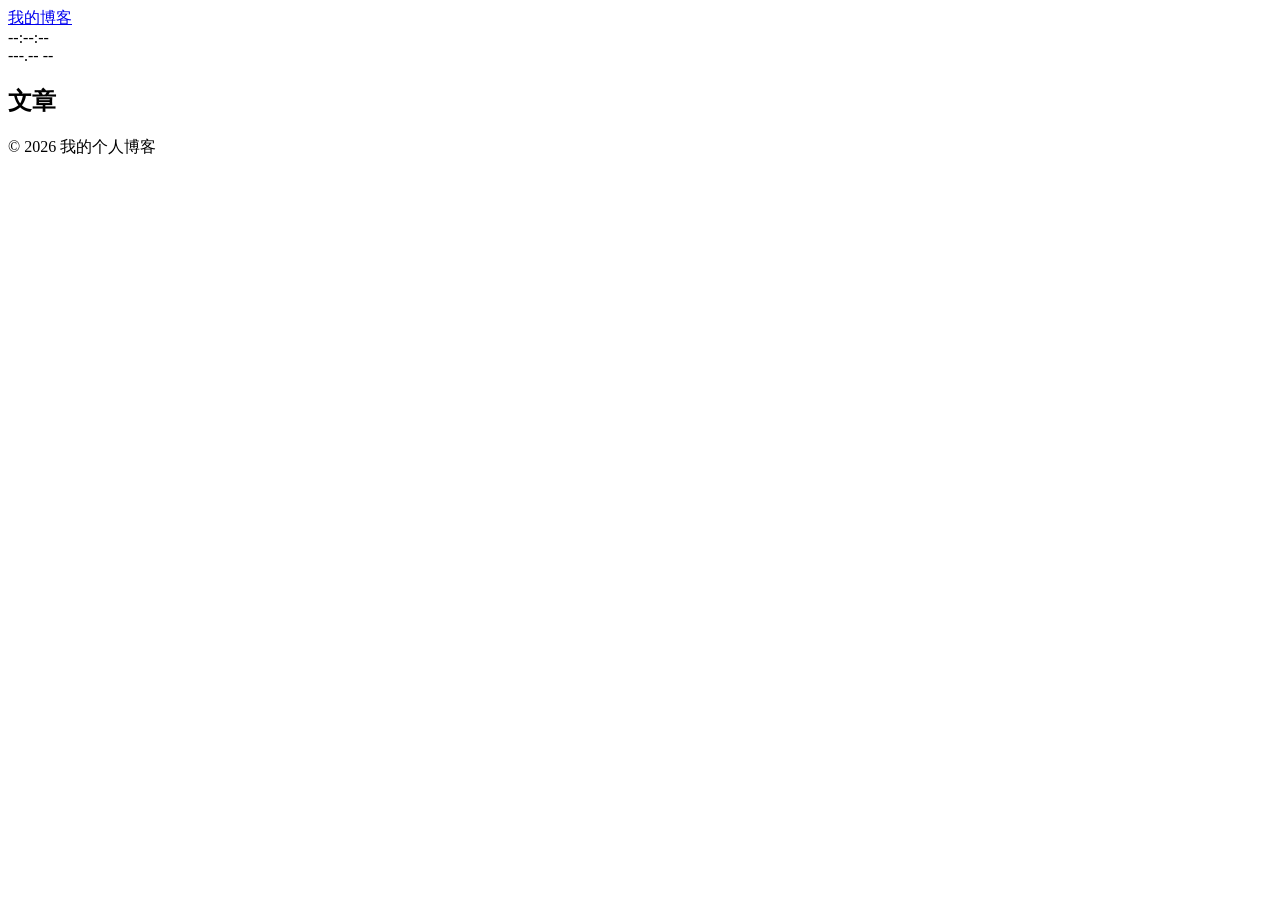
==== index.html @ 929bfbb0 "Add files via upload" ====
<!DOCTYPE html>
<html lang="zh-CN">
<head>
    <meta charset="UTF-8">
    <meta name="viewport" content="width=device-width, initial-scale=1.0">
    <title>我的个人博客</title>
    <link rel="stylesheet" href="style.css">
</head>
<body>
    <!-- 🆕 背景虚化层 -->
    <div id="bg-blur"></div>

    <header>
        <div class="container nav">
            <a href="#" class="logo" id="homeLink">我的博客</a>
        </div>
    </header>

    <div class="container" id="app">
        <div id="homeView">
            <div class="time-display">
                <div class="time" id="currentTime">--:--:--</div>
                <div class="date" id="currentDate">---.-- --</div>
            </div>
            <div class="article-section">
                <h2>文章</h2>
                <div class="article-list" id="articleList"></div>
            </div>
        </div>

        <div id="detailView" style="display:none;">
            <div class="article-detail" id="articleDetail">
                <button id="backBtn" class="back-btn">← 返回</button>
                <h1 id="detailTitle"></h1>
                <div class="detail-image" id="detailImage"></div>
                <div class="info" id="detailMeta"></div>
                <div class="content" id="detailContent"></div>
            </div>
        </div>
    </div>

    <footer>
        <div class="container">
            <p>© 2026 我的个人博客</p>
        </div>
    </footer>

    <script src="data.js"></script>
    <script src="script.js"></script>
</body>
</html>
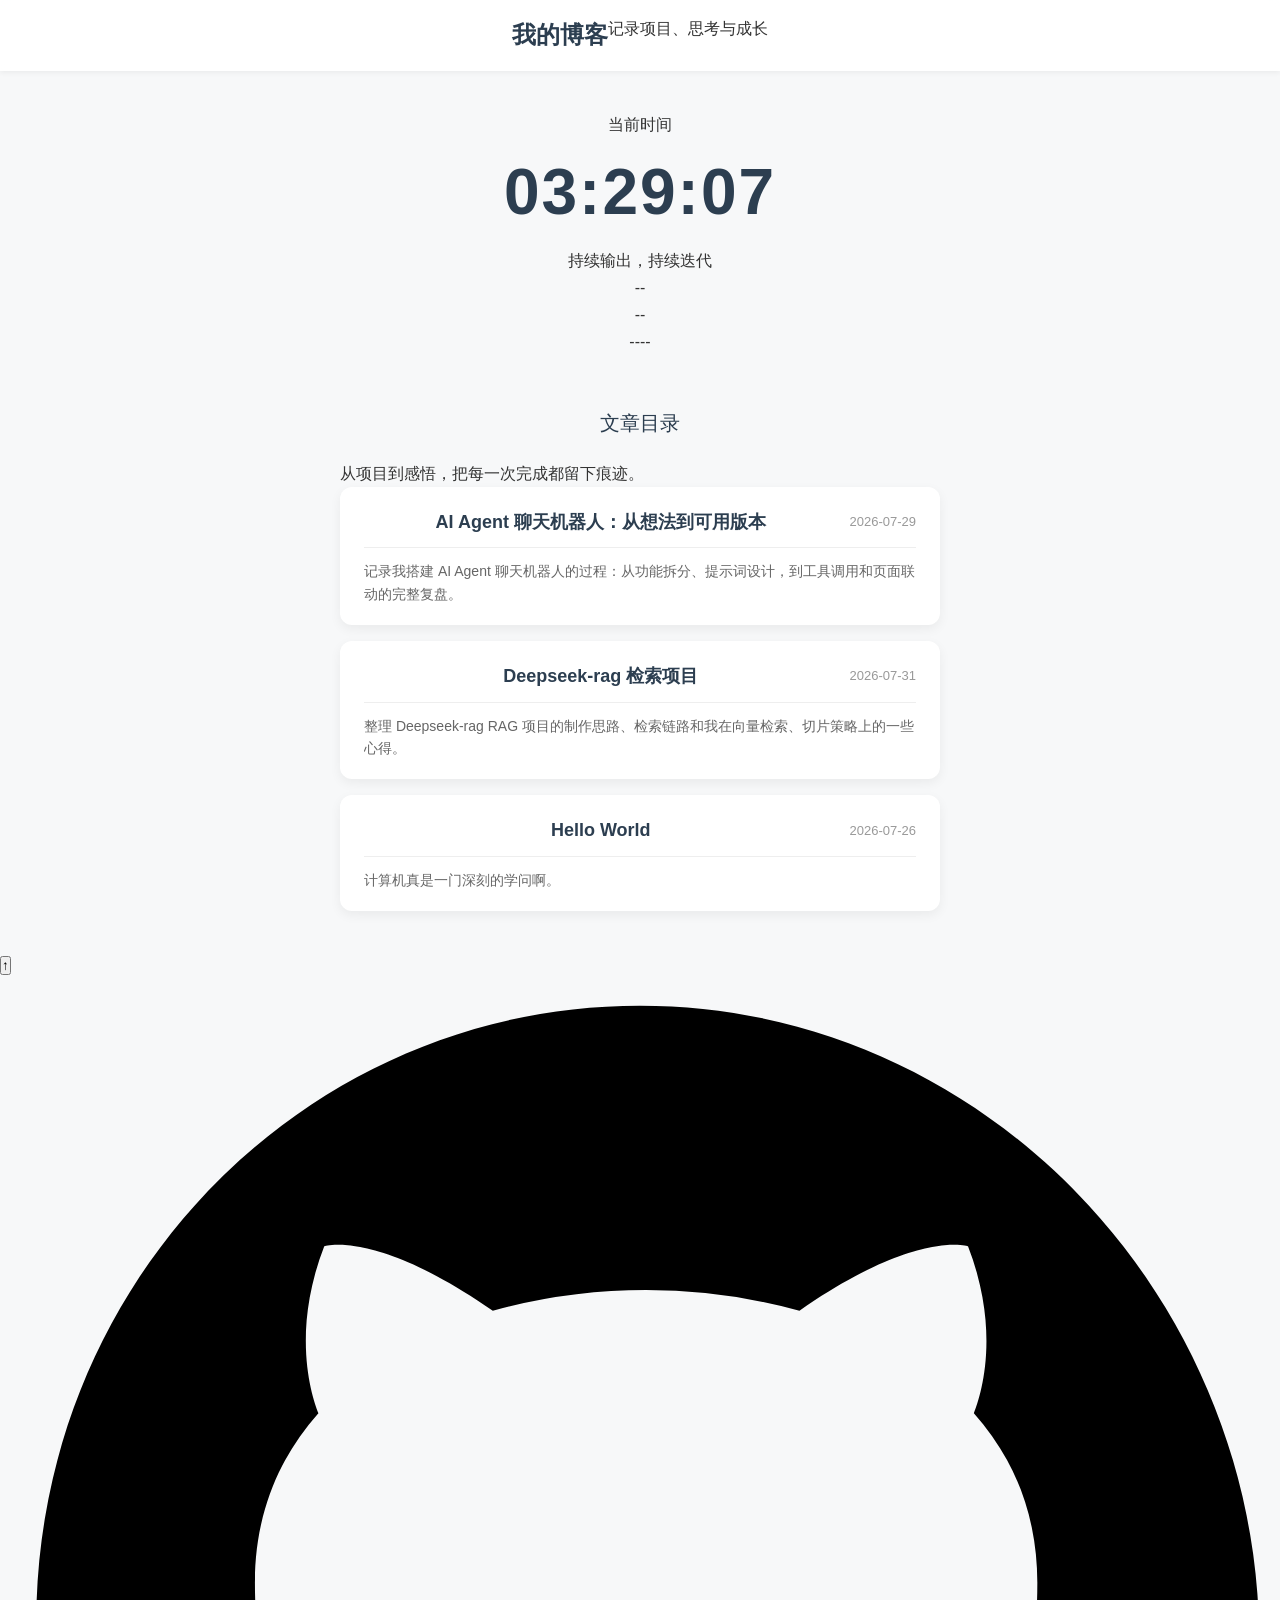
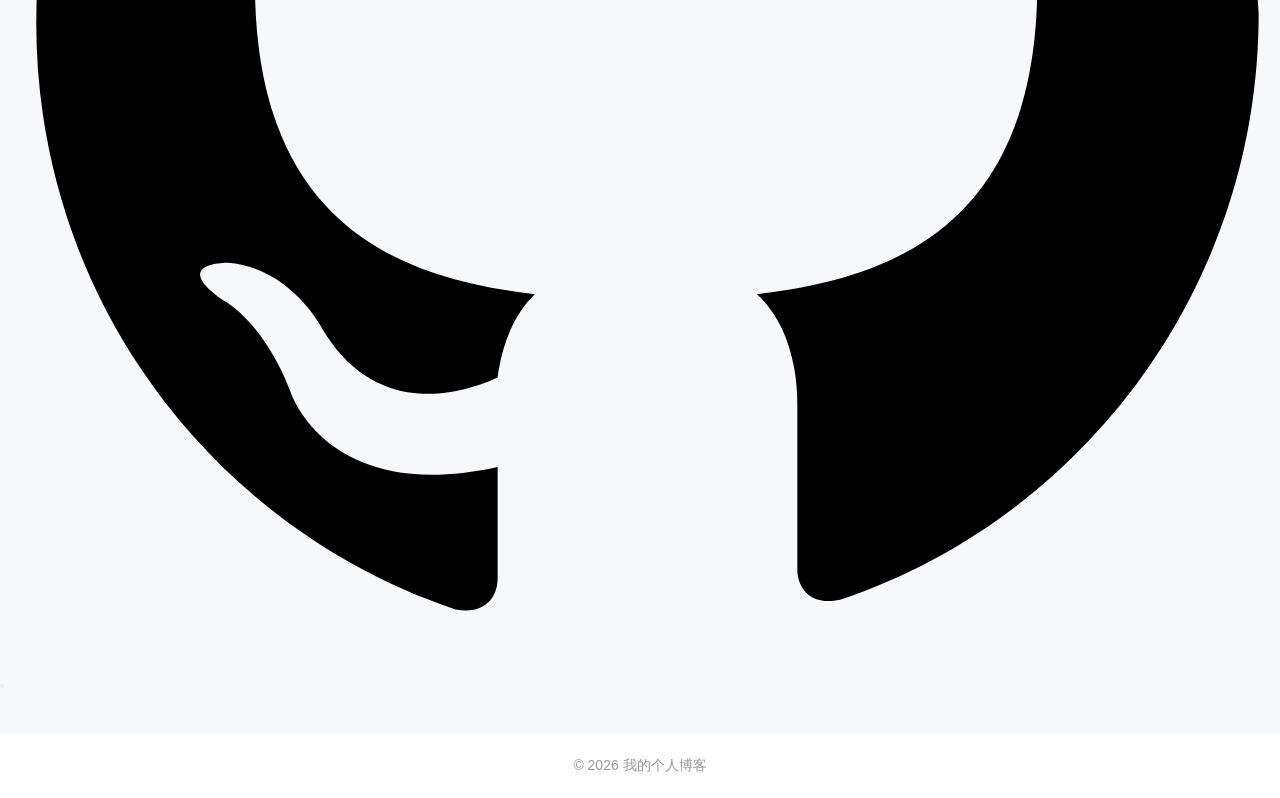
==== commit 0baba41d: "Update index.html" ====
--- a/index.html
+++ b/index.html
@@ -7,37 +7,74 @@
     <link rel="stylesheet" href="style.css">
 </head>
 <body>
-    <!-- 🆕 背景虚化层 -->
     <div id="bg-blur"></div>
 
     <header>
         <div class="container nav">
             <a href="#" class="logo" id="homeLink">我的博客</a>
+            <span class="nav-subtitle">记录项目、思考与成长</span>
         </div>
     </header>
 
-    <div class="container" id="app">
-        <div id="homeView">
-            <div class="time-display">
-                <div class="time" id="currentTime">--:--:--</div>
-                <div class="date" id="currentDate">---.-- --</div>
-            </div>
-            <div class="article-section">
-                <h2>文章</h2>
-                <div class="article-list" id="articleList"></div>
-            </div>
-        </div>
+    <main class="container" id="app">
+        <section id="homeView">
+            <section class="hero-cards">
+                <article class="time-display">
+                    <div class="clock-panel">
+                        <div class="clock-side">
+                            <div class="time-label">当前时间</div>
+                            <div class="time" id="currentTime">--:--:--</div>
+                            <div class="time-caption">持续输出，持续迭代</div>
+                        </div>
+                        <div class="calendar-side">
+                            <div class="calendar-month" id="currentMonth">--</div>
+                            <div class="calendar-day" id="currentDay">--</div>
+                            <div class="calendar-year" id="currentYear">----</div>
+                        </div>
+                    </div>
+                </article>
+            </section>
 
-        <div id="detailView" style="display:none;">
-            <div class="article-detail" id="articleDetail">
+            <section class="content-grid">
+                <section class="article-section">
+                    <div class="section-header">
+                        <h2>文章目录</h2>
+                        <p>从项目到感悟，把每一次完成都留下痕迹。</p>
+                    </div>
+                    <div class="article-list article-list-vertical" id="articleList"></div>
+                </section>
+            </section>
+
+        </section>
+
+        <section id="detailView" style="display:none;">
+            <article class="article-detail" id="articleDetail">
                 <button id="backBtn" class="back-btn">← 返回</button>
                 <h1 id="detailTitle"></h1>
                 <div class="detail-image" id="detailImage"></div>
                 <div class="info" id="detailMeta"></div>
                 <div class="content" id="detailContent"></div>
-            </div>
-        </div>
-    </div>
+            </article>
+        </section>
+    </main>
+
+    <aside class="side-toolbar" aria-label="Quick actions">
+        <button id="backToTop" class="toolbar-btn back-to-top" type="button" aria-label="Back to top">↑</button>
+        <a class="toolbar-btn" href="https://github.com/mir-738" target="_blank" rel="noreferrer" aria-label="Open GitHub">
+            <svg viewBox="0 0 24 24" aria-hidden="true">
+                <path d="M12 .5C5.73.5.68 5.67.68 12.08c0 5.12 3.29 9.46 7.86 10.99.58.11.79-.26.79-.57v-2.1c-3.2.71-3.88-1.4-3.88-1.4-.52-1.36-1.26-1.72-1.26-1.72-1.03-.72.08-.71.08-.71 1.14.08 1.74 1.18 1.74 1.18 1.02 1.79 2.67 1.27 3.32.97.1-.76.39-1.27.7-1.56-2.56-.3-5.25-1.31-5.25-5.84 0-1.29.45-2.35 1.19-3.18-.12-.3-.52-1.5.11-3.13 0 0 .97-.32 3.16 1.21a10.86 10.86 0 0 1 5.75 0c2.19-1.53 3.16-1.21 3.16-1.21.63 1.63.23 2.83.11 3.13.74.83 1.19 1.89 1.19 3.18 0 4.54-2.69 5.54-5.26 5.84.4.35.76 1.03.76 2.08v3.08c0 .31.21.69.8.57 4.56-1.53 7.85-5.87 7.85-10.99C23.32 5.67 18.27.5 12 .5z"></path>
+            </svg>
+        </a>
+        <button class="toolbar-btn music-toggle" id="musicToggle" type="button" aria-label="Play music">
+            <span class="disc" id="musicDisc" aria-hidden="true">
+                <span class="disc-hole"></span>
+            </span>
+        </button>
+    </aside>
+
+    <audio id="musicPlayer" preload="none" hidden>
+        <source id="musicSource" src="music.mp3" type="audio/mpeg">
+    </audio>
 
     <footer>
         <div class="container">
@@ -48,4 +85,4 @@
     <script src="data.js"></script>
     <script src="script.js"></script>
 </body>
-</html>+</html>
--- a/style.css
+++ b/style.css
@@ -0,0 +1,262 @@
+* {
+    margin: 0;
+    padding: 0;
+    box-sizing: border-box;
+    font-family: "Microsoft YaHei", sans-serif;
+}
+body {
+    background: #f7f8f9;
+    color: #333;
+    line-height: 1.7;
+    position: relative;
+    min-height: 100vh;
+}
+
+#bg-blur {
+    position: fixed;
+    top: 0;
+    left: 0;
+    width: 100vw;
+    height: 100vh;
+    z-index: -1;
+    background-size: cover;
+    background-position: center;
+    background-repeat: no-repeat;
+    filter: blur(10px);
+    transform: scale(1.05);
+    opacity: 0;
+    transition: opacity 0.5s ease;
+}
+#bg-blur.show {
+    opacity: 1;
+}
+
+.container {
+    width: 90%;
+    max-width: 1000px;
+    margin: 0 auto;
+    padding: 0 15px;
+}
+
+header {
+    background: rgba(255,255,255,0.9);
+    -webkit-backdrop-filter: blur(5px);   /* 🆕 Safari 前缀 */
+    backdrop-filter: blur(5px);
+    box-shadow: 0 2px 5px rgba(0,0,0,0.05);
+    padding: 15px 0;
+    position: sticky;
+    top: 0;
+    z-index: 100;
+}
+.nav {
+    display: flex;
+    justify-content: center;
+}
+.logo {
+    font-size: 24px;
+    font-weight: bold;
+    color: #2c3e50;
+    text-decoration: none;
+    cursor: pointer;
+}
+
+.time-display {
+    text-align: center;
+    margin: 40px 0 50px;
+}
+.time {
+    font-size: 64px;
+    font-weight: bold;
+    color: #2c3e50;
+    letter-spacing: 2px;
+}
+.date {
+    font-size: 28px;
+    color: #7f8c8d;
+    margin-top: 10px;
+}
+
+.article-section {
+    width: 100%;
+    max-width: 600px;
+    margin: 0 auto 40px;
+}
+.article-section h2 {
+    text-align: center;
+    font-size: 20px;
+    color: #2c3e50;
+    margin-bottom: 20px;
+    font-weight: normal;
+}
+
+.article-list {
+    display: flex;
+    flex-direction: column;
+    gap: 16px;
+    padding: 0;
+}
+
+.article-card {
+    background: #ffffff;
+    border-radius: 12px;
+    padding: 20px 24px;
+    box-shadow: 0 4px 12px rgba(0, 0, 0, 0.06);
+    cursor: pointer;
+    transition: transform 0.2s ease, box-shadow 0.2s ease;
+    width: 100%;
+}
+.article-card:hover {
+    transform: translateY(-3px);
+    box-shadow: 0 8px 24px rgba(0, 0, 0, 0.10);
+}
+.article-card:active {
+    transform: translateY(0px);
+    box-shadow: 0 4px 10px rgba(0, 0, 0, 0.06);
+}
+
+.card-header {
+    display: flex;
+    justify-content: space-between;
+    align-items: center;
+    gap: 12px;
+}
+.card-title {
+    font-size: 18px;
+    font-weight: bold;
+    color: #2c3e50;
+    flex: 1;
+    text-align: center;
+    word-break: break-word;
+}
+.card-date {
+    font-size: 13px;
+    color: #999;
+    white-space: nowrap;
+    flex-shrink: 0;
+}
+.card-divider {
+    margin: 10px 0 12px 0;
+    border: none;
+    border-top: 1px solid #eeeeee;
+}
+.card-summary {
+    font-size: 14px;
+    color: #666;
+    line-height: 1.6;
+    display: -webkit-box;
+    -webkit-line-clamp: 2;
+    -webkit-box-orient: vertical;
+    overflow: hidden;
+    text-overflow: ellipsis;
+}
+
+.article-detail {
+    background: rgba(255,255,255,0.92);
+    -webkit-backdrop-filter: blur(2px);   /* 🆕 Safari 前缀 */
+    backdrop-filter: blur(2px);
+    padding: 30px;
+    border-radius: 8px;
+    margin: 30px 0;
+    position: relative;
+    z-index: 1;
+}
+.article-detail h1 {
+    margin-bottom: 15px;
+    color: #2c3e50;
+}
+.detail-image {
+    margin: 15px 0 20px;
+    text-align: center;
+}
+.detail-image img {
+    max-width: 100%;
+    max-height: 400px;
+    border-radius: 8px;
+    box-shadow: 0 4px 12px rgba(0,0,0,0.08);
+}
+.article-detail .info {
+    color: #999;
+    margin-bottom: 20px;
+    font-size: 14px;
+}
+.article-detail .content {
+    font-size: 16px;
+    line-height: 1.8;
+}
+.article-detail .content h1,
+.article-detail .content h2 {
+    margin: 1.5em 0 0.5em;
+}
+.article-detail .content p {
+    margin-bottom: 1em;
+}
+.article-detail .content strong {
+    color: #2c3e50;
+}
+.article-detail .content code {
+    background: #f0f0f0;
+    padding: 0.2em 0.4em;
+    border-radius: 4px;
+    font-family: monospace;
+}
+.back-btn {
+    background: none;
+    border: none;
+    color: #3498db;
+    font-size: 16px;
+    cursor: pointer;
+    padding: 0 0 20px 0;
+}
+.back-btn:hover {
+    text-decoration: underline;
+}
+
+footer {
+    background: rgba(255,255,255,0.8);
+    -webkit-backdrop-filter: blur(5px);   /* 🆕 Safari 前缀 */
+    backdrop-filter: blur(5px);
+    text-align: center;
+    padding: 20px 0;
+    margin-top: 40px;
+    color: #999;
+    font-size: 14px;
+    position: relative;
+    z-index: 1;
+}
+
+@media (max-width: 600px) {
+    .container {
+        width: 92%;
+        padding: 0 10px;
+    }
+    .time {
+        font-size: 40px;
+    }
+    .date {
+        font-size: 20px;
+    }
+    .article-section {
+        max-width: 100%;
+    }
+    .article-card {
+        padding: 16px 18px;
+        border-radius: 10px;
+    }
+    .card-title {
+        font-size: 16px;
+    }
+    .card-date {
+        font-size: 12px;
+    }
+    .card-summary {
+        font-size: 13px;
+        -webkit-line-clamp: 2;
+    }
+    .detail-image img {
+        max-height: 250px;
+    }
+    .article-detail {
+        padding: 20px;
+        background: rgba(255,255,255,0.95);
+    }
+}
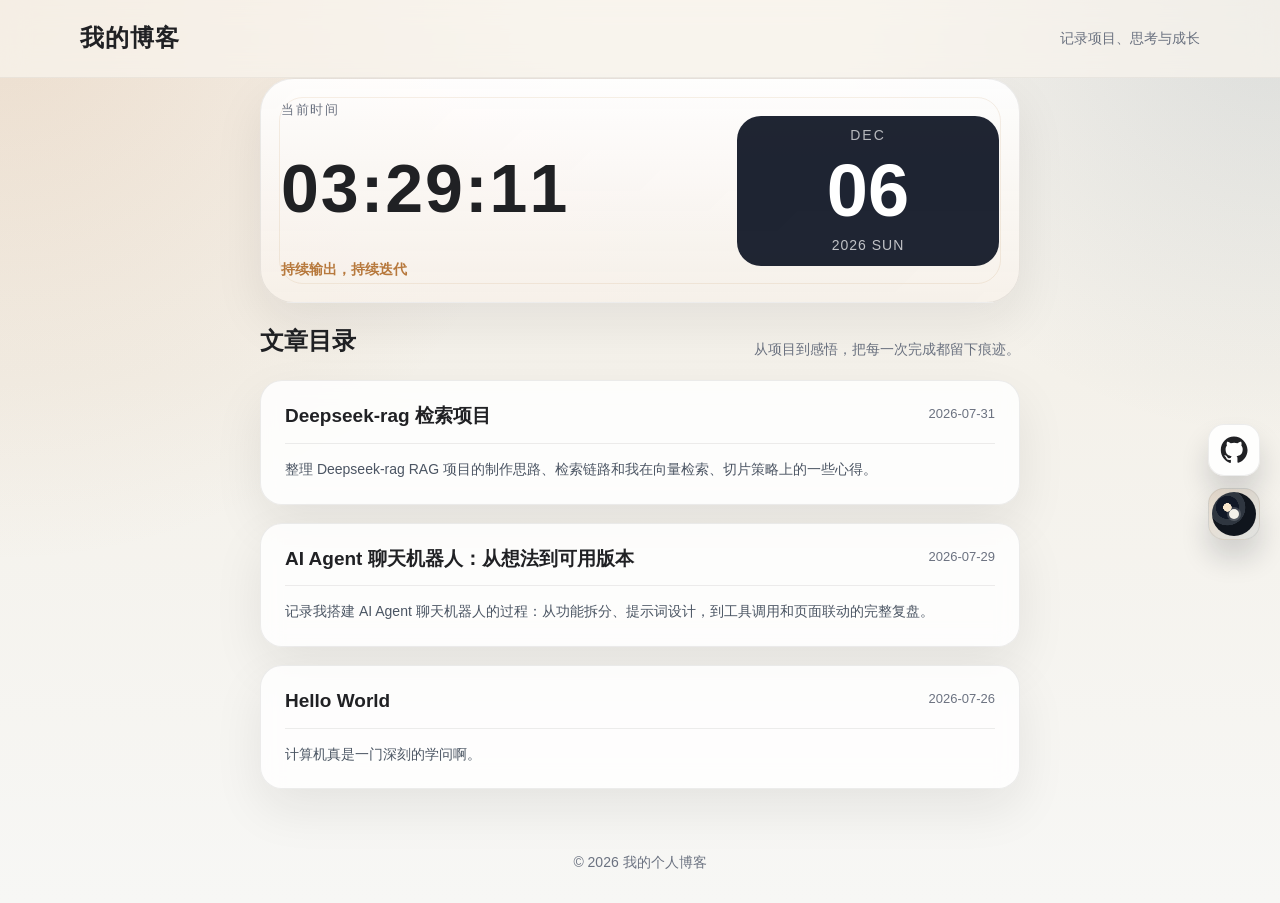
==== commit b02a27d7: "Initial commit: blog site files" ====
--- a/index.html
+++ b/index.html
@@ -1,88 +1,88 @@
-<!DOCTYPE html>
-<html lang="zh-CN">
-<head>
-    <meta charset="UTF-8">
-    <meta name="viewport" content="width=device-width, initial-scale=1.0">
-    <title>我的个人博客</title>
-    <link rel="stylesheet" href="style.css">
-</head>
-<body>
-    <div id="bg-blur"></div>
-
-    <header>
-        <div class="container nav">
-            <a href="#" class="logo" id="homeLink">我的博客</a>
-            <span class="nav-subtitle">记录项目、思考与成长</span>
-        </div>
-    </header>
-
-    <main class="container" id="app">
-        <section id="homeView">
-            <section class="hero-cards">
-                <article class="time-display">
-                    <div class="clock-panel">
-                        <div class="clock-side">
-                            <div class="time-label">当前时间</div>
-                            <div class="time" id="currentTime">--:--:--</div>
-                            <div class="time-caption">持续输出，持续迭代</div>
-                        </div>
-                        <div class="calendar-side">
-                            <div class="calendar-month" id="currentMonth">--</div>
-                            <div class="calendar-day" id="currentDay">--</div>
-                            <div class="calendar-year" id="currentYear">----</div>
-                        </div>
-                    </div>
-                </article>
-            </section>
-
-            <section class="content-grid">
-                <section class="article-section">
-                    <div class="section-header">
-                        <h2>文章目录</h2>
-                        <p>从项目到感悟，把每一次完成都留下痕迹。</p>
-                    </div>
-                    <div class="article-list article-list-vertical" id="articleList"></div>
-                </section>
-            </section>
-
-        </section>
-
-        <section id="detailView" style="display:none;">
-            <article class="article-detail" id="articleDetail">
-                <button id="backBtn" class="back-btn">← 返回</button>
-                <h1 id="detailTitle"></h1>
-                <div class="detail-image" id="detailImage"></div>
-                <div class="info" id="detailMeta"></div>
-                <div class="content" id="detailContent"></div>
-            </article>
-        </section>
-    </main>
-
-    <aside class="side-toolbar" aria-label="Quick actions">
-        <button id="backToTop" class="toolbar-btn back-to-top" type="button" aria-label="Back to top">↑</button>
-        <a class="toolbar-btn" href="https://github.com/mir-738" target="_blank" rel="noreferrer" aria-label="Open GitHub">
-            <svg viewBox="0 0 24 24" aria-hidden="true">
-                <path d="M12 .5C5.73.5.68 5.67.68 12.08c0 5.12 3.29 9.46 7.86 10.99.58.11.79-.26.79-.57v-2.1c-3.2.71-3.88-1.4-3.88-1.4-.52-1.36-1.26-1.72-1.26-1.72-1.03-.72.08-.71.08-.71 1.14.08 1.74 1.18 1.74 1.18 1.02 1.79 2.67 1.27 3.32.97.1-.76.39-1.27.7-1.56-2.56-.3-5.25-1.31-5.25-5.84 0-1.29.45-2.35 1.19-3.18-.12-.3-.52-1.5.11-3.13 0 0 .97-.32 3.16 1.21a10.86 10.86 0 0 1 5.75 0c2.19-1.53 3.16-1.21 3.16-1.21.63 1.63.23 2.83.11 3.13.74.83 1.19 1.89 1.19 3.18 0 4.54-2.69 5.54-5.26 5.84.4.35.76 1.03.76 2.08v3.08c0 .31.21.69.8.57 4.56-1.53 7.85-5.87 7.85-10.99C23.32 5.67 18.27.5 12 .5z"></path>
-            </svg>
-        </a>
-        <button class="toolbar-btn music-toggle" id="musicToggle" type="button" aria-label="Play music">
-            <span class="disc" id="musicDisc" aria-hidden="true">
-                <span class="disc-hole"></span>
-            </span>
-        </button>
-    </aside>
-
-    <audio id="musicPlayer" preload="none" hidden>
-        <source id="musicSource" src="music.mp3" type="audio/mpeg">
-    </audio>
-
-    <footer>
-        <div class="container">
-            <p>© 2026 我的个人博客</p>
-        </div>
-    </footer>
-
-    <script src="data.js"></script>
-    <script src="script.js"></script>
-</body>
-</html>
+<!DOCTYPE html>
+<html lang="zh-CN">
+<head>
+    <meta charset="UTF-8">
+    <meta name="viewport" content="width=device-width, initial-scale=1.0">
+    <title>我的个人博客</title>
+    <link rel="stylesheet" href="style.css">
+</head>
+<body>
+    <div id="bg-blur"></div>
+
+    <header>
+        <div class="container nav">
+            <a href="#" class="logo" id="homeLink">我的博客</a>
+            <span class="nav-subtitle">记录项目、思考与成长</span>
+        </div>
+    </header>
+
+    <main class="container" id="app">
+        <section id="homeView">
+            <section class="hero-cards">
+                <article class="time-display">
+                    <div class="clock-panel">
+                        <div class="clock-side">
+                            <div class="time-label">当前时间</div>
+                            <div class="time" id="currentTime">--:--:--</div>
+                            <div class="time-caption">持续输出，持续迭代</div>
+                        </div>
+                        <div class="calendar-side">
+                            <div class="calendar-month" id="currentMonth">--</div>
+                            <div class="calendar-day" id="currentDay">--</div>
+                            <div class="calendar-year" id="currentYear">----</div>
+                        </div>
+                    </div>
+                </article>
+            </section>
+
+            <section class="content-grid">
+                <section class="article-section">
+                    <div class="section-header">
+                        <h2>文章目录</h2>
+                        <p>从项目到感悟，把每一次完成都留下痕迹。</p>
+                    </div>
+                    <div class="article-list article-list-vertical" id="articleList"></div>
+                </section>
+            </section>
+
+        </section>
+
+        <section id="detailView" style="display:none;">
+            <article class="article-detail" id="articleDetail">
+                <button id="backBtn" class="back-btn">← 返回</button>
+                <h1 id="detailTitle"></h1>
+                <div class="detail-image" id="detailImage"></div>
+                <div class="info" id="detailMeta"></div>
+                <div class="content" id="detailContent"></div>
+            </article>
+        </section>
+    </main>
+
+    <aside class="side-toolbar" aria-label="Quick actions">
+        <button id="backToTop" class="toolbar-btn back-to-top" type="button" aria-label="Back to top">↑</button>
+        <a class="toolbar-btn" href="https://github.com/mir-738" target="_blank" rel="noreferrer" aria-label="Open GitHub">
+            <svg viewBox="0 0 24 24" aria-hidden="true">
+                <path d="M12 .5C5.73.5.68 5.67.68 12.08c0 5.12 3.29 9.46 7.86 10.99.58.11.79-.26.79-.57v-2.1c-3.2.71-3.88-1.4-3.88-1.4-.52-1.36-1.26-1.72-1.26-1.72-1.03-.72.08-.71.08-.71 1.14.08 1.74 1.18 1.74 1.18 1.02 1.79 2.67 1.27 3.32.97.1-.76.39-1.27.7-1.56-2.56-.3-5.25-1.31-5.25-5.84 0-1.29.45-2.35 1.19-3.18-.12-.3-.52-1.5.11-3.13 0 0 .97-.32 3.16 1.21a10.86 10.86 0 0 1 5.75 0c2.19-1.53 3.16-1.21 3.16-1.21.63 1.63.23 2.83.11 3.13.74.83 1.19 1.89 1.19 3.18 0 4.54-2.69 5.54-5.26 5.84.4.35.76 1.03.76 2.08v3.08c0 .31.21.69.8.57 4.56-1.53 7.85-5.87 7.85-10.99C23.32 5.67 18.27.5 12 .5z"></path>
+            </svg>
+        </a>
+        <button class="toolbar-btn music-toggle" id="musicToggle" type="button" aria-label="Play music">
+            <span class="disc" id="musicDisc" aria-hidden="true">
+                <span class="disc-hole"></span>
+            </span>
+        </button>
+    </aside>
+
+    <audio id="musicPlayer" preload="none" hidden>
+        <source id="musicSource" src="music.mp3" type="audio/mpeg">
+    </audio>
+
+    <footer>
+        <div class="container">
+            <p>© 2026 我的个人博客</p>
+        </div>
+    </footer>
+
+    <script src="data.js"></script>
+    <script src="script.js"></script>
+</body>
+</html>
--- a/style.css
+++ b/style.css
@@ -1,262 +1,558 @@
-* {
-    margin: 0;
-    padding: 0;
-    box-sizing: border-box;
-    font-family: "Microsoft YaHei", sans-serif;
-}
-body {
-    background: #f7f8f9;
-    color: #333;
-    line-height: 1.7;
-    position: relative;
-    min-height: 100vh;
-}
-
-#bg-blur {
-    position: fixed;
-    top: 0;
-    left: 0;
-    width: 100vw;
-    height: 100vh;
-    z-index: -1;
-    background-size: cover;
-    background-position: center;
-    background-repeat: no-repeat;
-    filter: blur(10px);
-    transform: scale(1.05);
-    opacity: 0;
-    transition: opacity 0.5s ease;
-}
-#bg-blur.show {
-    opacity: 1;
-}
-
-.container {
-    width: 90%;
-    max-width: 1000px;
-    margin: 0 auto;
-    padding: 0 15px;
-}
-
-header {
-    background: rgba(255,255,255,0.9);
-    -webkit-backdrop-filter: blur(5px);   /* 🆕 Safari 前缀 */
-    backdrop-filter: blur(5px);
-    box-shadow: 0 2px 5px rgba(0,0,0,0.05);
-    padding: 15px 0;
-    position: sticky;
-    top: 0;
-    z-index: 100;
-}
-.nav {
-    display: flex;
-    justify-content: center;
-}
-.logo {
-    font-size: 24px;
-    font-weight: bold;
-    color: #2c3e50;
-    text-decoration: none;
-    cursor: pointer;
-}
-
-.time-display {
-    text-align: center;
-    margin: 40px 0 50px;
-}
-.time {
-    font-size: 64px;
-    font-weight: bold;
-    color: #2c3e50;
-    letter-spacing: 2px;
-}
-.date {
-    font-size: 28px;
-    color: #7f8c8d;
-    margin-top: 10px;
-}
-
-.article-section {
-    width: 100%;
-    max-width: 600px;
-    margin: 0 auto 40px;
-}
-.article-section h2 {
-    text-align: center;
-    font-size: 20px;
-    color: #2c3e50;
-    margin-bottom: 20px;
-    font-weight: normal;
-}
-
-.article-list {
-    display: flex;
-    flex-direction: column;
-    gap: 16px;
-    padding: 0;
-}
-
-.article-card {
-    background: #ffffff;
-    border-radius: 12px;
-    padding: 20px 24px;
-    box-shadow: 0 4px 12px rgba(0, 0, 0, 0.06);
-    cursor: pointer;
-    transition: transform 0.2s ease, box-shadow 0.2s ease;
-    width: 100%;
-}
-.article-card:hover {
-    transform: translateY(-3px);
-    box-shadow: 0 8px 24px rgba(0, 0, 0, 0.10);
-}
-.article-card:active {
-    transform: translateY(0px);
-    box-shadow: 0 4px 10px rgba(0, 0, 0, 0.06);
-}
-
-.card-header {
-    display: flex;
-    justify-content: space-between;
-    align-items: center;
-    gap: 12px;
-}
-.card-title {
-    font-size: 18px;
-    font-weight: bold;
-    color: #2c3e50;
-    flex: 1;
-    text-align: center;
-    word-break: break-word;
-}
-.card-date {
-    font-size: 13px;
-    color: #999;
-    white-space: nowrap;
-    flex-shrink: 0;
-}
-.card-divider {
-    margin: 10px 0 12px 0;
-    border: none;
-    border-top: 1px solid #eeeeee;
-}
-.card-summary {
-    font-size: 14px;
-    color: #666;
-    line-height: 1.6;
-    display: -webkit-box;
-    -webkit-line-clamp: 2;
-    -webkit-box-orient: vertical;
-    overflow: hidden;
-    text-overflow: ellipsis;
-}
-
-.article-detail {
-    background: rgba(255,255,255,0.92);
-    -webkit-backdrop-filter: blur(2px);   /* 🆕 Safari 前缀 */
-    backdrop-filter: blur(2px);
-    padding: 30px;
-    border-radius: 8px;
-    margin: 30px 0;
-    position: relative;
-    z-index: 1;
-}
-.article-detail h1 {
-    margin-bottom: 15px;
-    color: #2c3e50;
-}
-.detail-image {
-    margin: 15px 0 20px;
-    text-align: center;
-}
-.detail-image img {
-    max-width: 100%;
-    max-height: 400px;
-    border-radius: 8px;
-    box-shadow: 0 4px 12px rgba(0,0,0,0.08);
-}
-.article-detail .info {
-    color: #999;
-    margin-bottom: 20px;
-    font-size: 14px;
-}
-.article-detail .content {
-    font-size: 16px;
-    line-height: 1.8;
-}
-.article-detail .content h1,
-.article-detail .content h2 {
-    margin: 1.5em 0 0.5em;
-}
-.article-detail .content p {
-    margin-bottom: 1em;
-}
-.article-detail .content strong {
-    color: #2c3e50;
-}
-.article-detail .content code {
-    background: #f0f0f0;
-    padding: 0.2em 0.4em;
-    border-radius: 4px;
-    font-family: monospace;
-}
-.back-btn {
-    background: none;
-    border: none;
-    color: #3498db;
-    font-size: 16px;
-    cursor: pointer;
-    padding: 0 0 20px 0;
-}
-.back-btn:hover {
-    text-decoration: underline;
-}
-
-footer {
-    background: rgba(255,255,255,0.8);
-    -webkit-backdrop-filter: blur(5px);   /* 🆕 Safari 前缀 */
-    backdrop-filter: blur(5px);
-    text-align: center;
-    padding: 20px 0;
-    margin-top: 40px;
-    color: #999;
-    font-size: 14px;
-    position: relative;
-    z-index: 1;
-}
-
-@media (max-width: 600px) {
-    .container {
-        width: 92%;
-        padding: 0 10px;
-    }
-    .time {
-        font-size: 40px;
-    }
-    .date {
-        font-size: 20px;
-    }
-    .article-section {
-        max-width: 100%;
-    }
-    .article-card {
-        padding: 16px 18px;
-        border-radius: 10px;
-    }
-    .card-title {
-        font-size: 16px;
-    }
-    .card-date {
-        font-size: 12px;
-    }
-    .card-summary {
-        font-size: 13px;
-        -webkit-line-clamp: 2;
-    }
-    .detail-image img {
-        max-height: 250px;
-    }
-    .article-detail {
-        padding: 20px;
-        background: rgba(255,255,255,0.95);
-    }
-}+* {
+    margin: 0;
+    padding: 0;
+    box-sizing: border-box;
+    font-family: "Microsoft YaHei", "PingFang SC", sans-serif;
+}
+
+:root {
+    --bg: #f4f1ea;
+    --card: rgba(255, 255, 255, 0.82);
+    --card-strong: rgba(255, 255, 255, 0.94);
+    --text: #202124;
+    --muted: #6b7280;
+    --accent: #b7793d;
+    --accent-soft: rgba(183, 121, 61, 0.12);
+    --border: rgba(32, 33, 36, 0.08);
+    --shadow: 0 20px 50px rgba(23, 23, 23, 0.08);
+}
+
+body {
+    background:
+        radial-gradient(circle at top left, rgba(183, 121, 61, 0.18), transparent 36%),
+        radial-gradient(circle at top right, rgba(73, 104, 122, 0.16), transparent 28%),
+        linear-gradient(180deg, #f8f4ee 0%, #f4f1ea 42%, #f7f7f5 100%);
+    color: var(--text);
+    line-height: 1.7;
+    min-height: 100vh;
+}
+
+#bg-blur {
+    position: fixed;
+    inset: 0;
+    z-index: -1;
+    background-size: cover;
+    background-position: center;
+    background-repeat: no-repeat;
+    filter: blur(18px) saturate(1.05);
+    transform: scale(1.06);
+    opacity: 0;
+    transition: opacity 0.45s ease;
+}
+
+#bg-blur.show {
+    opacity: 0.22;
+}
+
+.container {
+    width: min(1120px, 92%);
+    margin: 0 auto;
+    padding: 0 16px;
+}
+
+header {
+    position: sticky;
+    top: 0;
+    z-index: 100;
+    background: rgba(248, 244, 238, 0.72);
+    backdrop-filter: blur(14px);
+    border-bottom: 1px solid rgba(32, 33, 36, 0.06);
+}
+
+.nav {
+    display: flex;
+    align-items: center;
+    justify-content: space-between;
+    padding: 18px 0;
+    gap: 12px;
+}
+
+.logo {
+    color: var(--text);
+    text-decoration: none;
+    font-size: 24px;
+    font-weight: 800;
+    letter-spacing: 1px;
+}
+
+.nav-subtitle {
+    color: var(--muted);
+    font-size: 14px;
+}
+
+.hero {
+    display: grid;
+    grid-template-columns: 1fr;
+    gap: 24px;
+    align-items: stretch;
+    padding: 36px 0 18px;
+}
+
+.hero-cards {
+    display: grid;
+    grid-template-columns: minmax(0, 1fr);
+    gap: 16px;
+    align-items: stretch;
+    max-width: 760px;
+    margin: 0 auto;
+}
+
+.time-display,
+.github-card,
+.article-card,
+.article-detail {
+    border: 1px solid var(--border);
+    box-shadow: var(--shadow);
+}
+
+.time-display {
+    border-radius: 34px;
+    padding: 20px;
+    background:
+        linear-gradient(180deg, rgba(255, 255, 255, 0.92), rgba(248, 242, 235, 0.88)),
+        linear-gradient(135deg, rgba(183, 121, 61, 0.12), rgba(73, 104, 122, 0.08));
+    color: var(--text);
+    position: relative;
+    overflow: hidden;
+}
+
+.time-display::before {
+    content: "";
+    position: absolute;
+    inset: 18px;
+    border-radius: 24px;
+    border: 1px solid rgba(183, 121, 61, 0.12);
+    pointer-events: none;
+}
+
+.clock-panel {
+    display: grid;
+    grid-template-columns: 1.35fr 0.8fr;
+    gap: 14px;
+    align-items: center;
+}
+
+.clock-side {
+    display: flex;
+    flex-direction: column;
+    justify-content: center;
+    min-height: 150px;
+    position: relative;
+    z-index: 1;
+}
+
+.calendar-side {
+    min-height: 150px;
+    border-radius: 24px;
+    background: rgba(17, 24, 39, 0.94);
+    color: #fff;
+    display: flex;
+    flex-direction: column;
+    justify-content: center;
+    align-items: center;
+    text-align: center;
+    gap: 6px;
+    position: relative;
+    z-index: 1;
+}
+
+.calendar-month {
+    font-size: 14px;
+    letter-spacing: 2px;
+    text-transform: uppercase;
+    color: rgba(255, 255, 255, 0.68);
+}
+
+.calendar-day {
+    font-size: clamp(48px, 7vw, 74px);
+    line-height: 1;
+    font-weight: 900;
+}
+
+.calendar-year {
+    font-size: 14px;
+    color: rgba(255, 255, 255, 0.72);
+    letter-spacing: 1px;
+}
+
+.time-label {
+    font-size: 13px;
+    letter-spacing: 1.6px;
+    text-transform: uppercase;
+    color: var(--muted);
+    margin-bottom: 10px;
+}
+
+.time {
+    font-size: clamp(42px, 6vw, 68px);
+    font-weight: 800;
+    letter-spacing: 2px;
+}
+
+.time-caption {
+    margin-top: 12px;
+    color: var(--accent);
+    font-weight: 700;
+    font-size: 14px;
+}
+
+.content-grid {
+    display: grid;
+    grid-template-columns: minmax(0, 760px);
+    gap: 20px;
+    justify-content: center;
+    align-items: start;
+}
+
+.disc {
+    width: 44px;
+    height: 44px;
+    border-radius: 50%;
+    background: radial-gradient(circle at 35% 35%, #f8e6cc 0 10%, #111827 11% 28%, #2f3640 29% 44%, #10151d 45% 100%);
+    display: inline-flex;
+    align-items: center;
+    justify-content: center;
+    position: relative;
+    animation: disc-spin 2.8s linear infinite;
+    animation-play-state: paused;
+}
+
+.disc.playing {
+    animation-play-state: running;
+}
+
+.disc-hole {
+    width: 10px;
+    height: 10px;
+    border-radius: 50%;
+    background: #f4f1ea;
+    box-shadow: 0 0 0 2px rgba(255, 255, 255, 0.18);
+}
+
+@keyframes disc-spin {
+    from { transform: rotate(0deg); }
+    to { transform: rotate(360deg); }
+}
+
+.side-toolbar {
+    position: fixed;
+    right: 20px;
+    top: 50%;
+    transform: translateY(-50%);
+    display: flex;
+    flex-direction: column;
+    gap: 12px;
+    z-index: 200;
+}
+
+.toolbar-btn {
+    width: 52px;
+    height: 52px;
+    border: 1px solid rgba(32, 33, 36, 0.08);
+    border-radius: 16px;
+    background: rgba(255, 255, 255, 0.9);
+    color: var(--text);
+    box-shadow: 0 18px 28px rgba(17, 24, 39, 0.16);
+    display: inline-flex;
+    align-items: center;
+    justify-content: center;
+    cursor: pointer;
+    text-decoration: none;
+    backdrop-filter: blur(10px);
+}
+
+.toolbar-btn svg {
+    width: 28px;
+    height: 28px;
+    fill: currentColor;
+}
+
+.music-toggle {
+    background: linear-gradient(135deg, rgba(183, 121, 61, 0.16), rgba(73, 104, 122, 0.12));
+}
+
+.back-to-top {
+    opacity: 0;
+    pointer-events: none;
+    transform: translateX(10px) scale(0.95);
+    transition: opacity 0.2s ease, transform 0.2s ease;
+}
+
+.back-to-top.show {
+    opacity: 1;
+    pointer-events: auto;
+    transform: translateX(0) scale(1);
+}
+
+.article-section {
+    padding: 18px 0 44px;
+    max-width: 760px;
+    width: 100%;
+    margin: 0 auto;
+}
+
+.section-header {
+    display: flex;
+    justify-content: space-between;
+    align-items: end;
+    gap: 12px;
+    margin-bottom: 18px;
+}
+
+.section-header h2 {
+    font-size: 24px;
+}
+
+.section-header p {
+    color: var(--muted);
+    font-size: 14px;
+}
+
+.article-list {
+    display: grid;
+    grid-template-columns: 1fr;
+    gap: 18px;
+    max-width: 760px;
+    margin: 0 auto;
+}
+
+.article-card {
+    background: var(--card);
+    backdrop-filter: blur(10px);
+    border-radius: 22px;
+    padding: 22px 24px;
+    cursor: pointer;
+    transition: transform 0.2s ease, box-shadow 0.2s ease, border-color 0.2s ease;
+}
+
+.article-card:hover {
+    transform: translateY(-4px);
+    border-color: rgba(183, 121, 61, 0.22);
+    box-shadow: 0 22px 48px rgba(23, 23, 23, 0.12);
+}
+
+.article-card:active {
+    transform: translateY(-1px);
+}
+
+.card-header {
+    display: flex;
+    justify-content: space-between;
+    gap: 14px;
+    align-items: flex-start;
+}
+
+.card-title {
+    font-size: 19px;
+    font-weight: 800;
+    line-height: 1.35;
+}
+
+.card-date {
+    color: var(--muted);
+    font-size: 13px;
+    white-space: nowrap;
+}
+
+.card-divider {
+    border: none;
+    border-top: 1px solid rgba(32, 33, 36, 0.08);
+    margin: 14px 0;
+}
+
+.card-summary {
+    color: #4b5563;
+    font-size: 14px;
+    line-height: 1.7;
+}
+
+.article-detail {
+    background: var(--card-strong);
+    backdrop-filter: blur(14px);
+    border-radius: 28px;
+    padding: 30px;
+    margin: 28px 0 46px;
+    position: relative;
+    z-index: 2;
+}
+
+.article-detail h1 {
+    font-size: clamp(28px, 4vw, 44px);
+    margin-bottom: 16px;
+    line-height: 1.15;
+}
+
+.detail-image {
+    margin: 18px 0 22px;
+}
+
+.detail-image img {
+    width: 100%;
+    max-height: 440px;
+    object-fit: cover;
+    border-radius: 20px;
+    box-shadow: 0 16px 34px rgba(0, 0, 0, 0.12);
+}
+
+.article-detail .info {
+    color: var(--muted);
+    margin-bottom: 20px;
+    font-size: 14px;
+}
+
+.article-detail .content {
+    font-size: 16px;
+    line-height: 1.95;
+}
+
+.article-detail .content h1,
+.article-detail .content h2,
+.article-detail .content h3 {
+    margin: 1.4em 0 0.6em;
+    line-height: 1.25;
+}
+
+.article-detail .content p {
+    margin-bottom: 1em;
+    font-size: 17px;
+    line-height: 2.05;
+    color: #2f3a4a;
+}
+
+.article-detail .content p:first-of-type {
+    font-size: 18px;
+    font-weight: 500;
+}
+
+.article-detail .content h3 {
+    font-size: 22px;
+    font-weight: 800;
+    color: #1f2937;
+}
+
+.article-detail .content blockquote {
+    margin: 1.2em 0;
+    padding: 14px 18px;
+    border-left: 4px solid var(--accent);
+    background: rgba(183, 121, 61, 0.08);
+    border-radius: 0 14px 14px 0;
+    color: #374151;
+    font-size: 16px;
+    line-height: 1.9;
+}
+
+.article-detail .content ul {
+    margin: 0 0 1em 1.2em;
+    padding-left: 0.4em;
+}
+
+.article-detail .content li {
+    margin-bottom: 0.5em;
+    font-size: 17px;
+    line-height: 1.9;
+    color: #2f3a4a;
+}
+
+.article-detail .content strong {
+    color: #1f2937;
+}
+
+.article-detail .content code {
+    background: #f3f4f6;
+    padding: 0.2em 0.45em;
+    border-radius: 6px;
+    font-family: ui-monospace, SFMono-Regular, Consolas, monospace;
+}
+
+.back-btn {
+    background: var(--accent-soft);
+    color: var(--accent);
+    border: 1px solid rgba(183, 121, 61, 0.18);
+    border-radius: 999px;
+    padding: 10px 16px;
+    cursor: pointer;
+    font-size: 14px;
+    margin-bottom: 18px;
+    position: relative;
+    z-index: 3;
+    pointer-events: auto;
+}
+
+.back-btn:hover {
+    background: rgba(183, 121, 61, 0.18);
+}
+
+footer {
+    padding: 18px 0 28px;
+    color: var(--muted);
+    font-size: 14px;
+    text-align: center;
+}
+
+@media (max-width: 860px) {
+    .hero-cards {
+        max-width: none;
+    }
+
+    .content-grid {
+        grid-template-columns: 1fr;
+    }
+
+    .section-header {
+        flex-direction: column;
+        align-items: flex-start;
+    }
+
+}
+
+@media (max-width: 640px) {
+    .container {
+        width: 94%;
+        padding: 0 8px;
+    }
+
+    .nav {
+        flex-direction: column;
+        align-items: flex-start;
+    }
+
+    .time-display,
+    .article-detail,
+    .article-card,
+    .mini-card {
+        border-radius: 20px;
+    }
+
+    .article-detail {
+        padding: 22px;
+    }
+
+    .time {
+        font-size: 40px;
+    }
+
+    .date {
+        font-size: 16px;
+    }
+
+    .clock-side,
+    .calendar-side {
+        min-height: auto;
+        padding: 18px;
+    }
+
+    .clock-panel {
+        grid-template-columns: 1fr;
+    }
+
+    .side-toolbar {
+        right: 12px;
+        gap: 10px;
+    }
+
+    .toolbar-btn {
+        width: 46px;
+        height: 46px;
+        border-radius: 14px;
+    }
+}
